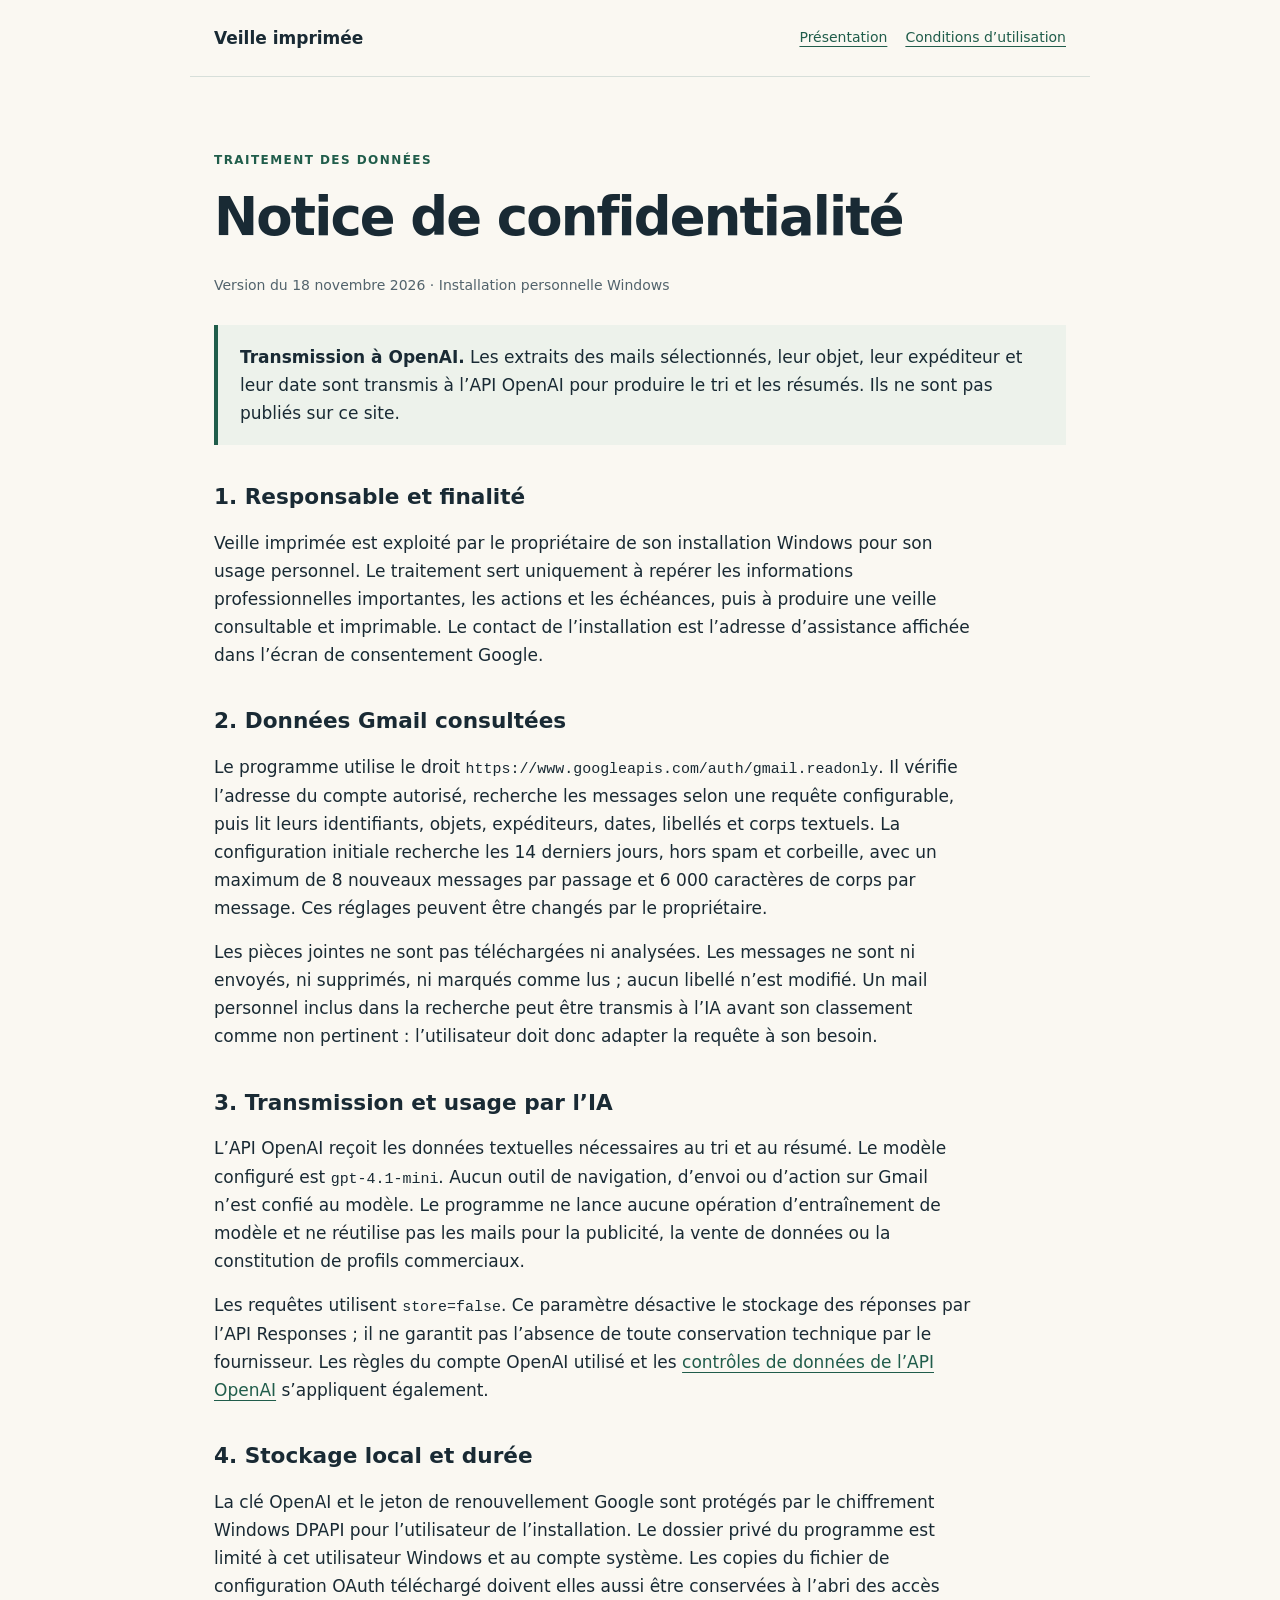
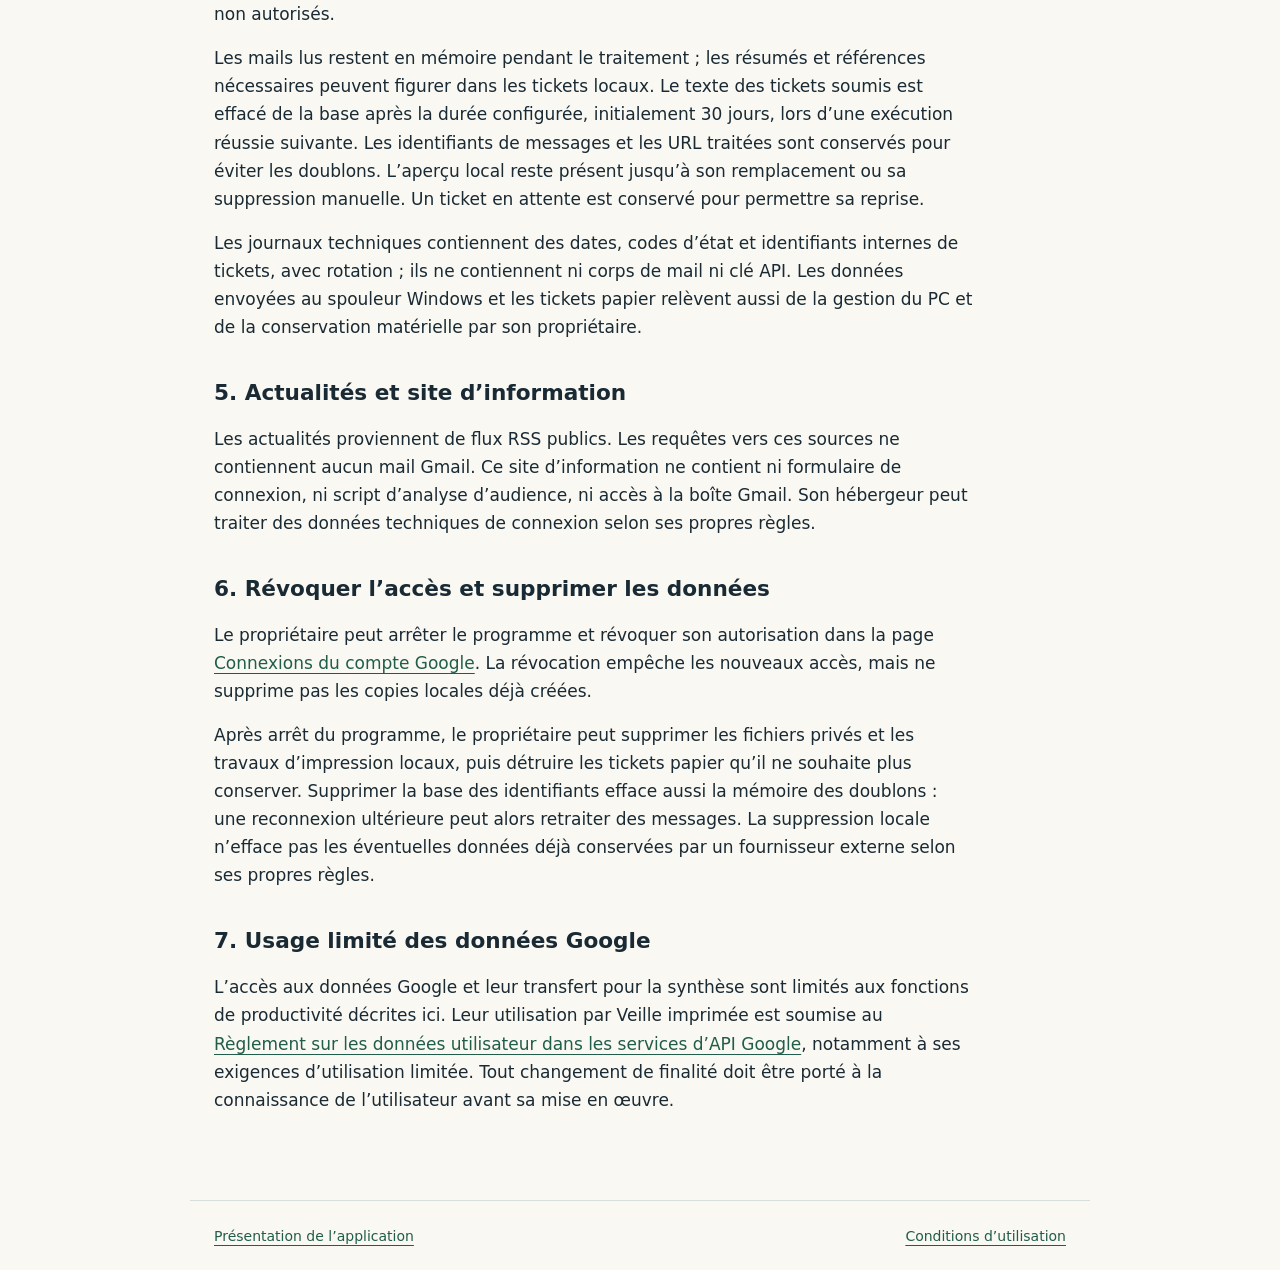
==== confidentialite.html @ 39bba5dc "Publier les notices de Veille imprimee" ====
<!doctype html>
<html lang="fr"><head><meta charset="utf-8"><meta name="viewport" content="width=device-width,initial-scale=1"><meta name="description" content="Données Gmail, résumés OpenAI et stockage local de Veille imprimée."><meta name="robots" content="noindex,nofollow,noarchive"><title>Confidentialité — Veille imprimée</title><link rel="stylesheet" href="style.css"></head>
<body><a class="skip" href="#contenu">Aller au contenu</a><header><a href="index.html">Veille imprimée</a><nav aria-label="Navigation principale"><a href="index.html">Présentation</a><a href="conditions.html">Conditions d’utilisation</a></nav></header><main id="contenu"><p class="eyebrow">Traitement des données</p><h1>Notice de confidentialité</h1><p class="meta">Version du 18 novembre 2026 · Installation personnelle Windows</p>
<div class="notice"><strong>Transmission à OpenAI.</strong> Les extraits des mails sélectionnés, leur objet, leur expéditeur et leur date sont transmis à l’API OpenAI pour produire le tri et les résumés. Ils ne sont pas publiés sur ce site.</div>
<h2>1. Responsable et finalité</h2><p>Veille imprimée est exploité par le propriétaire de son installation Windows pour son usage personnel. Le traitement sert uniquement à repérer les informations professionnelles importantes, les actions et les échéances, puis à produire une veille consultable et imprimable. Le contact de l’installation est l’adresse d’assistance affichée dans l’écran de consentement Google.</p>
<h2>2. Données Gmail consultées</h2><p>Le programme utilise le droit <code>https://www.googleapis.com/auth/gmail.readonly</code>. Il vérifie l’adresse du compte autorisé, recherche les messages selon une requête configurable, puis lit leurs identifiants, objets, expéditeurs, dates, libellés et corps textuels. La configuration initiale recherche les 14 derniers jours, hors spam et corbeille, avec un maximum de 8 nouveaux messages par passage et 6 000 caractères de corps par message. Ces réglages peuvent être changés par le propriétaire.</p><p>Les pièces jointes ne sont pas téléchargées ni analysées. Les messages ne sont ni envoyés, ni supprimés, ni marqués comme lus ; aucun libellé n’est modifié. Un mail personnel inclus dans la recherche peut être transmis à l’IA avant son classement comme non pertinent : l’utilisateur doit donc adapter la requête à son besoin.</p>
<h2>3. Transmission et usage par l’IA</h2><p>L’API OpenAI reçoit les données textuelles nécessaires au tri et au résumé. Le modèle configuré est <code>gpt-4.1-mini</code>. Aucun outil de navigation, d’envoi ou d’action sur Gmail n’est confié au modèle. Le programme ne lance aucune opération d’entraînement de modèle et ne réutilise pas les mails pour la publicité, la vente de données ou la constitution de profils commerciaux.</p><p>Les requêtes utilisent <code>store=false</code>. Ce paramètre désactive le stockage des réponses par l’API Responses ; il ne garantit pas l’absence de toute conservation technique par le fournisseur. Les règles du compte OpenAI utilisé et les <a href="https://developers.openai.com/api/docs/guides/your-data">contrôles de données de l’API OpenAI</a> s’appliquent également.</p>
<h2>4. Stockage local et durée</h2><p>La clé OpenAI et le jeton de renouvellement Google sont protégés par le chiffrement Windows DPAPI pour l’utilisateur de l’installation. Le dossier privé du programme est limité à cet utilisateur Windows et au compte système. Les copies du fichier de configuration OAuth téléchargé doivent elles aussi être conservées à l’abri des accès non autorisés.</p><p>Les mails lus restent en mémoire pendant le traitement ; les résumés et références nécessaires peuvent figurer dans les tickets locaux. Le texte des tickets soumis est effacé de la base après la durée configurée, initialement 30 jours, lors d’une exécution réussie suivante. Les identifiants de messages et les URL traitées sont conservés pour éviter les doublons. L’aperçu local reste présent jusqu’à son remplacement ou sa suppression manuelle. Un ticket en attente est conservé pour permettre sa reprise.</p><p>Les journaux techniques contiennent des dates, codes d’état et identifiants internes de tickets, avec rotation ; ils ne contiennent ni corps de mail ni clé API. Les données envoyées au spouleur Windows et les tickets papier relèvent aussi de la gestion du PC et de la conservation matérielle par son propriétaire.</p>
<h2>5. Actualités et site d’information</h2><p>Les actualités proviennent de flux RSS publics. Les requêtes vers ces sources ne contiennent aucun mail Gmail. Ce site d’information ne contient ni formulaire de connexion, ni script d’analyse d’audience, ni accès à la boîte Gmail. Son hébergeur peut traiter des données techniques de connexion selon ses propres règles.</p>
<h2>6. Révoquer l’accès et supprimer les données</h2><p>Le propriétaire peut arrêter le programme et révoquer son autorisation dans la page <a href="https://myaccount.google.com/connections">Connexions du compte Google</a>. La révocation empêche les nouveaux accès, mais ne supprime pas les copies locales déjà créées.</p><p>Après arrêt du programme, le propriétaire peut supprimer les fichiers privés et les travaux d’impression locaux, puis détruire les tickets papier qu’il ne souhaite plus conserver. Supprimer la base des identifiants efface aussi la mémoire des doublons : une reconnexion ultérieure peut alors retraiter des messages. La suppression locale n’efface pas les éventuelles données déjà conservées par un fournisseur externe selon ses propres règles.</p>
<h2>7. Usage limité des données Google</h2><p>L’accès aux données Google et leur transfert pour la synthèse sont limités aux fonctions de productivité décrites ici. Leur utilisation par Veille imprimée est soumise au <a href="https://developers.google.com/terms/api-services-user-data-policy">Règlement sur les données utilisateur dans les services d’API Google</a>, notamment à ses exigences d’utilisation limitée. Tout changement de finalité doit être porté à la connaissance de l’utilisateur avant sa mise en œuvre.</p></main><footer><a href="index.html">Présentation de l’application</a><a href="conditions.html">Conditions d’utilisation</a></footer></body></html>
---- style.css ----
:root{color-scheme:light;--ink:#192a34;--muted:#52636c;--paper:#faf8f2;--line:#d7dfda;--accent:#205d4b}*{box-sizing:border-box}body{margin:0;background:var(--paper);color:var(--ink);font:17px/1.65 system-ui,-apple-system,'Segoe UI',sans-serif}a{color:var(--accent);text-underline-offset:4px}a:focus-visible{outline:3px solid #b77c27;outline-offset:4px}header,main,footer{max-width:900px;margin:auto;padding:24px}header{display:flex;align-items:center;justify-content:space-between;gap:20px;border-bottom:1px solid var(--line)}header>a{font-weight:750;text-decoration:none;color:var(--ink)}nav{display:flex;flex-wrap:wrap;gap:18px;font-size:14px}main{padding-top:58px;padding-bottom:70px}h1{font-size:clamp(2.1rem,5vw,3.3rem);line-height:1.12;letter-spacing:-.035em;max-width:740px;margin:16px 0 28px}h2{font-size:1.35rem;line-height:1.3;margin-top:38px}p,li{max-width:760px}p{margin:16px 0}li{padding-bottom:8px}.eyebrow{color:var(--accent);font-weight:750;text-transform:uppercase;letter-spacing:.12em;font-size:12px}.lead{font-size:1.2rem;color:var(--muted)}.notice{border-left:4px solid var(--accent);background:#edf2eb;padding:18px 22px;margin:28px 0}.steps{padding-left:24px}.meta,footer{font-size:14px;color:var(--muted)}footer{border-top:1px solid var(--line);display:flex;flex-wrap:wrap;justify-content:space-between;gap:14px}code{font-size:.88em;overflow-wrap:anywhere}.skip{position:absolute;top:-100px;left:12px;background:white;padding:8px}.skip:focus{top:8px}@media(max-width:640px){header{align-items:flex-start;flex-direction:column}main{padding-top:34px}nav{gap:12px}}@media print{body{background:white}header,nav,footer{display:none}main{padding:0}a{color:inherit}}
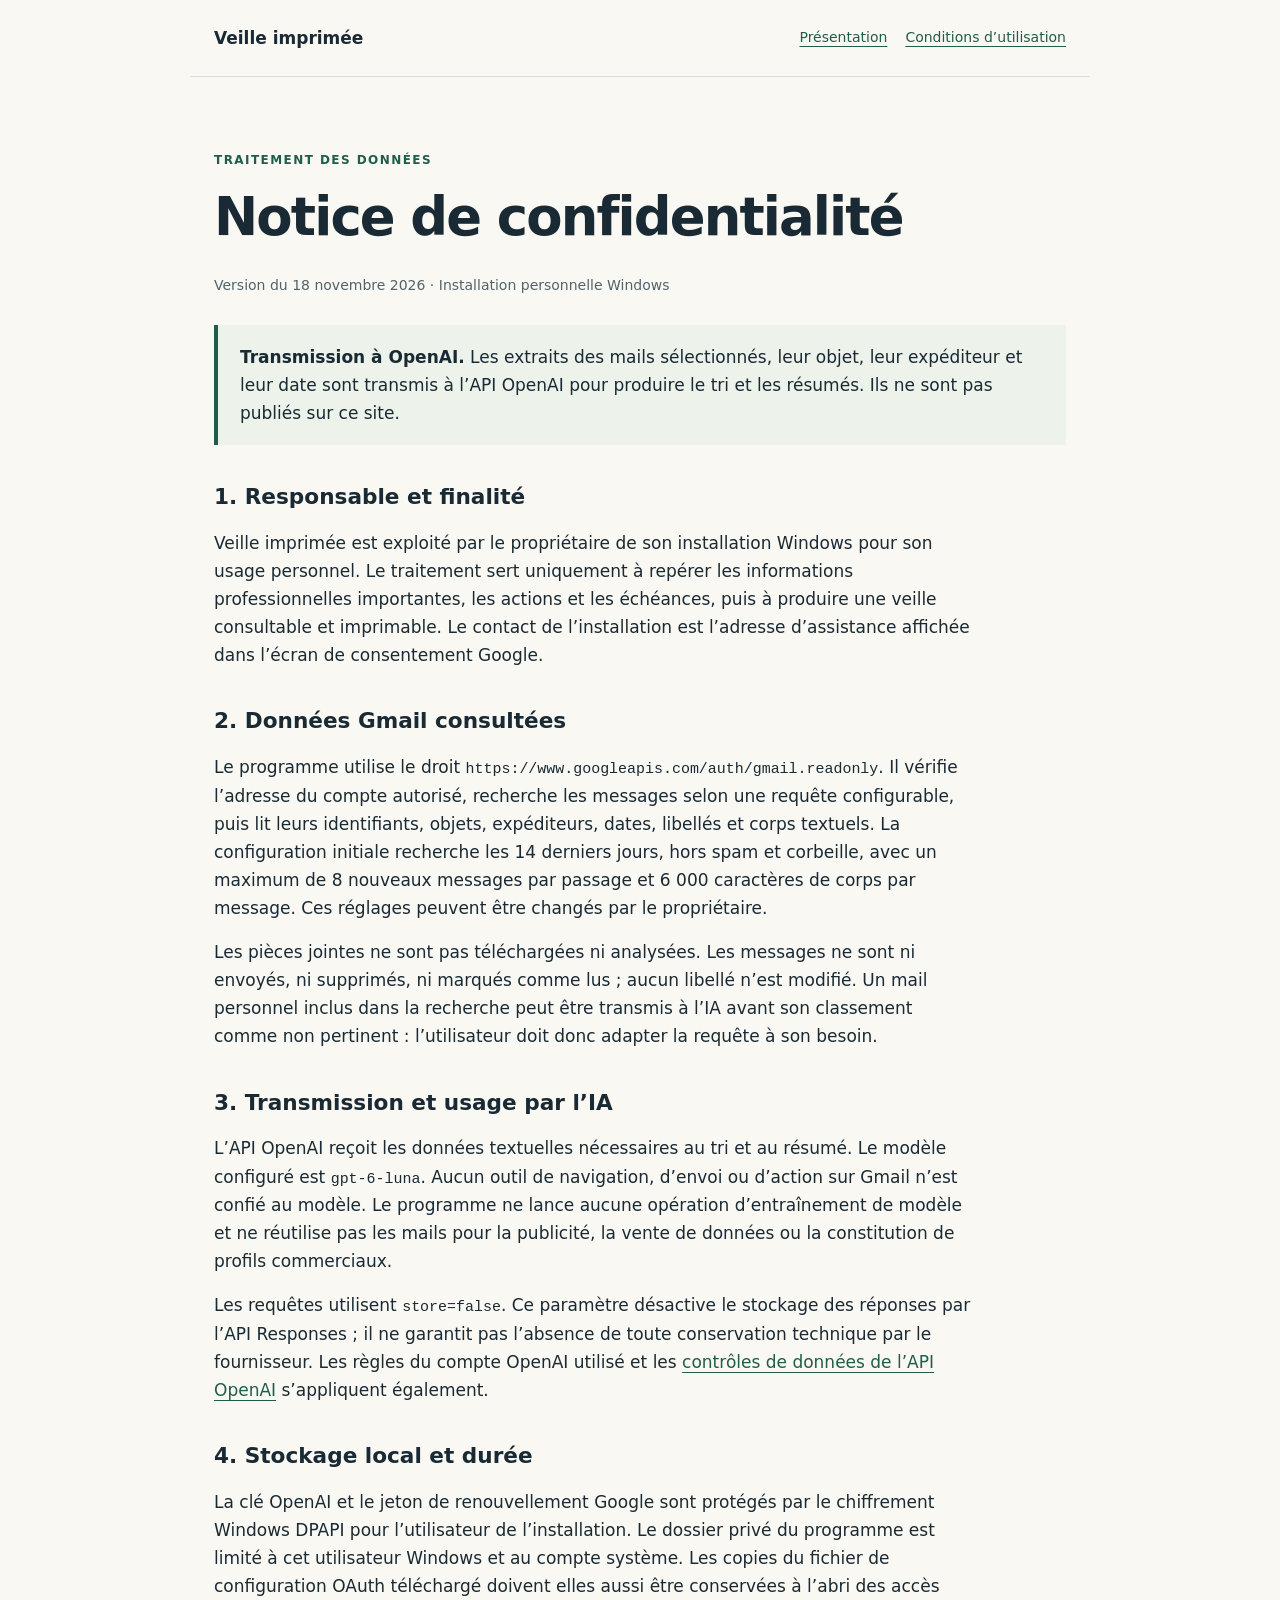
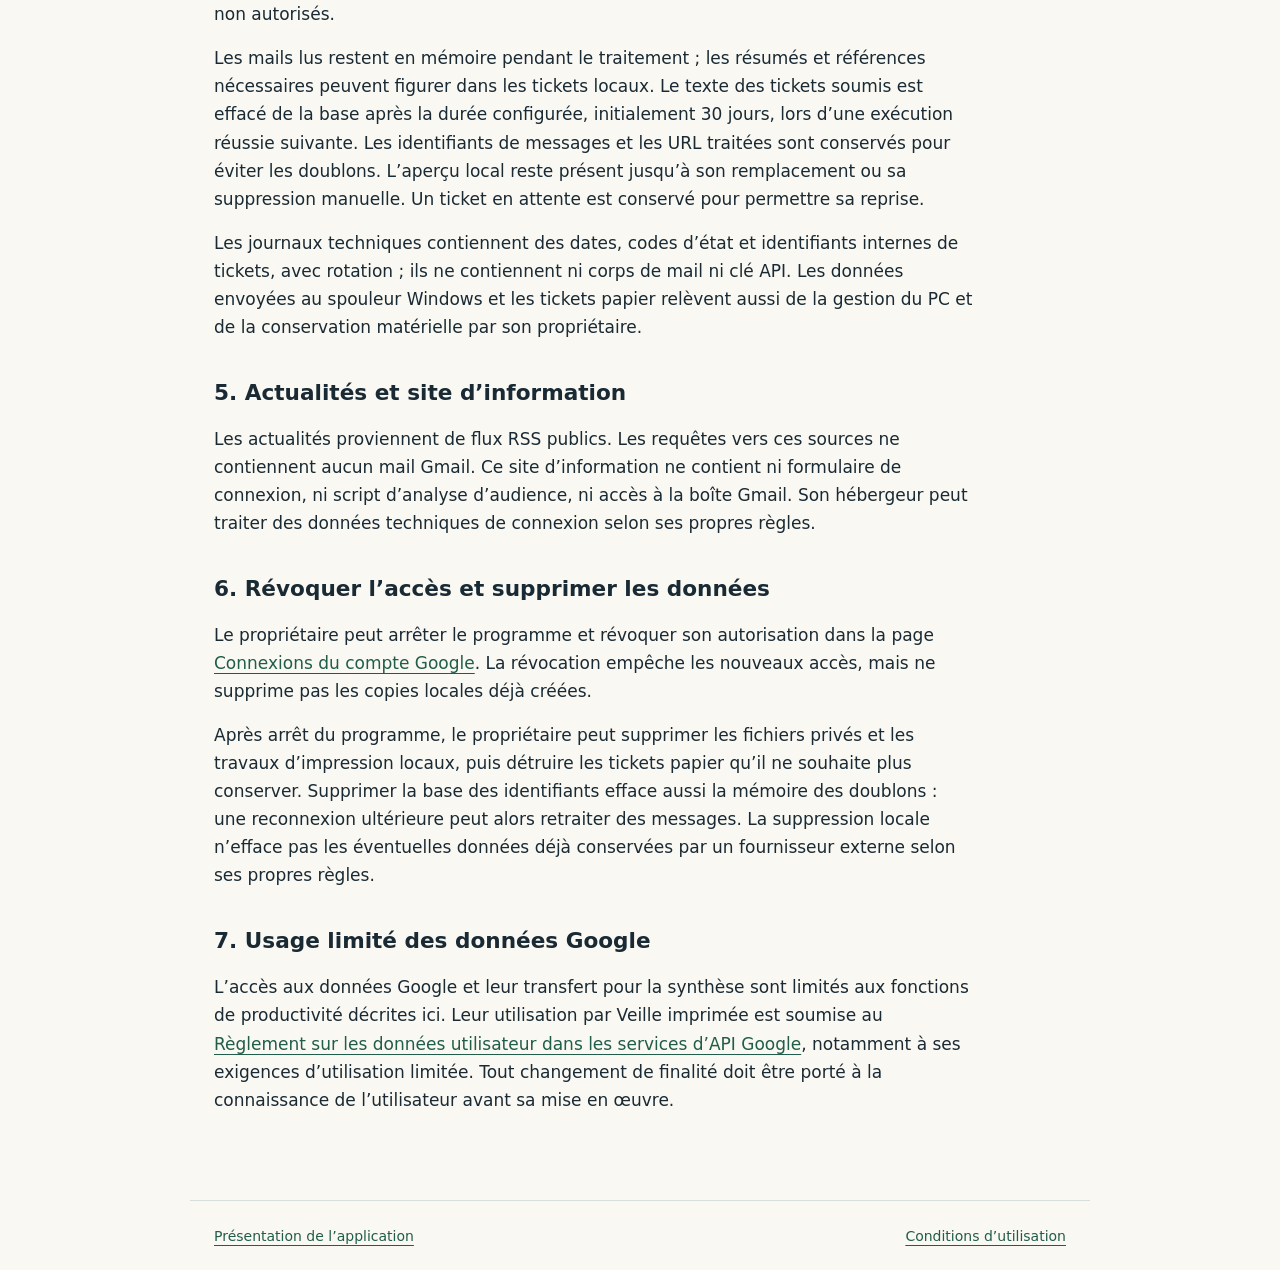
==== commit fffcf0eb: "Update configured AI model in privacy notice" ====
--- a/confidentialite.html
+++ b/confidentialite.html
@@ -4,7 +4,7 @@
 <div class="notice"><strong>Transmission à OpenAI.</strong> Les extraits des mails sélectionnés, leur objet, leur expéditeur et leur date sont transmis à l’API OpenAI pour produire le tri et les résumés. Ils ne sont pas publiés sur ce site.</div>
 <h2>1. Responsable et finalité</h2><p>Veille imprimée est exploité par le propriétaire de son installation Windows pour son usage personnel. Le traitement sert uniquement à repérer les informations professionnelles importantes, les actions et les échéances, puis à produire une veille consultable et imprimable. Le contact de l’installation est l’adresse d’assistance affichée dans l’écran de consentement Google.</p>
 <h2>2. Données Gmail consultées</h2><p>Le programme utilise le droit <code>https://www.googleapis.com/auth/gmail.readonly</code>. Il vérifie l’adresse du compte autorisé, recherche les messages selon une requête configurable, puis lit leurs identifiants, objets, expéditeurs, dates, libellés et corps textuels. La configuration initiale recherche les 14 derniers jours, hors spam et corbeille, avec un maximum de 8 nouveaux messages par passage et 6 000 caractères de corps par message. Ces réglages peuvent être changés par le propriétaire.</p><p>Les pièces jointes ne sont pas téléchargées ni analysées. Les messages ne sont ni envoyés, ni supprimés, ni marqués comme lus ; aucun libellé n’est modifié. Un mail personnel inclus dans la recherche peut être transmis à l’IA avant son classement comme non pertinent : l’utilisateur doit donc adapter la requête à son besoin.</p>
-<h2>3. Transmission et usage par l’IA</h2><p>L’API OpenAI reçoit les données textuelles nécessaires au tri et au résumé. Le modèle configuré est <code>gpt-4.1-mini</code>. Aucun outil de navigation, d’envoi ou d’action sur Gmail n’est confié au modèle. Le programme ne lance aucune opération d’entraînement de modèle et ne réutilise pas les mails pour la publicité, la vente de données ou la constitution de profils commerciaux.</p><p>Les requêtes utilisent <code>store=false</code>. Ce paramètre désactive le stockage des réponses par l’API Responses ; il ne garantit pas l’absence de toute conservation technique par le fournisseur. Les règles du compte OpenAI utilisé et les <a href="https://developers.openai.com/api/docs/guides/your-data">contrôles de données de l’API OpenAI</a> s’appliquent également.</p>
+<h2>3. Transmission et usage par l’IA</h2><p>L’API OpenAI reçoit les données textuelles nécessaires au tri et au résumé. Le modèle configuré est <code>gpt-6-luna</code>. Aucun outil de navigation, d’envoi ou d’action sur Gmail n’est confié au modèle. Le programme ne lance aucune opération d’entraînement de modèle et ne réutilise pas les mails pour la publicité, la vente de données ou la constitution de profils commerciaux.</p><p>Les requêtes utilisent <code>store=false</code>. Ce paramètre désactive le stockage des réponses par l’API Responses ; il ne garantit pas l’absence de toute conservation technique par le fournisseur. Les règles du compte OpenAI utilisé et les <a href="https://developers.openai.com/api/docs/guides/your-data">contrôles de données de l’API OpenAI</a> s’appliquent également.</p>
 <h2>4. Stockage local et durée</h2><p>La clé OpenAI et le jeton de renouvellement Google sont protégés par le chiffrement Windows DPAPI pour l’utilisateur de l’installation. Le dossier privé du programme est limité à cet utilisateur Windows et au compte système. Les copies du fichier de configuration OAuth téléchargé doivent elles aussi être conservées à l’abri des accès non autorisés.</p><p>Les mails lus restent en mémoire pendant le traitement ; les résumés et références nécessaires peuvent figurer dans les tickets locaux. Le texte des tickets soumis est effacé de la base après la durée configurée, initialement 30 jours, lors d’une exécution réussie suivante. Les identifiants de messages et les URL traitées sont conservés pour éviter les doublons. L’aperçu local reste présent jusqu’à son remplacement ou sa suppression manuelle. Un ticket en attente est conservé pour permettre sa reprise.</p><p>Les journaux techniques contiennent des dates, codes d’état et identifiants internes de tickets, avec rotation ; ils ne contiennent ni corps de mail ni clé API. Les données envoyées au spouleur Windows et les tickets papier relèvent aussi de la gestion du PC et de la conservation matérielle par son propriétaire.</p>
 <h2>5. Actualités et site d’information</h2><p>Les actualités proviennent de flux RSS publics. Les requêtes vers ces sources ne contiennent aucun mail Gmail. Ce site d’information ne contient ni formulaire de connexion, ni script d’analyse d’audience, ni accès à la boîte Gmail. Son hébergeur peut traiter des données techniques de connexion selon ses propres règles.</p>
 <h2>6. Révoquer l’accès et supprimer les données</h2><p>Le propriétaire peut arrêter le programme et révoquer son autorisation dans la page <a href="https://myaccount.google.com/connections">Connexions du compte Google</a>. La révocation empêche les nouveaux accès, mais ne supprime pas les copies locales déjà créées.</p><p>Après arrêt du programme, le propriétaire peut supprimer les fichiers privés et les travaux d’impression locaux, puis détruire les tickets papier qu’il ne souhaite plus conserver. Supprimer la base des identifiants efface aussi la mémoire des doublons : une reconnexion ultérieure peut alors retraiter des messages. La suppression locale n’efface pas les éventuelles données déjà conservées par un fournisseur externe selon ses propres règles.</p>
